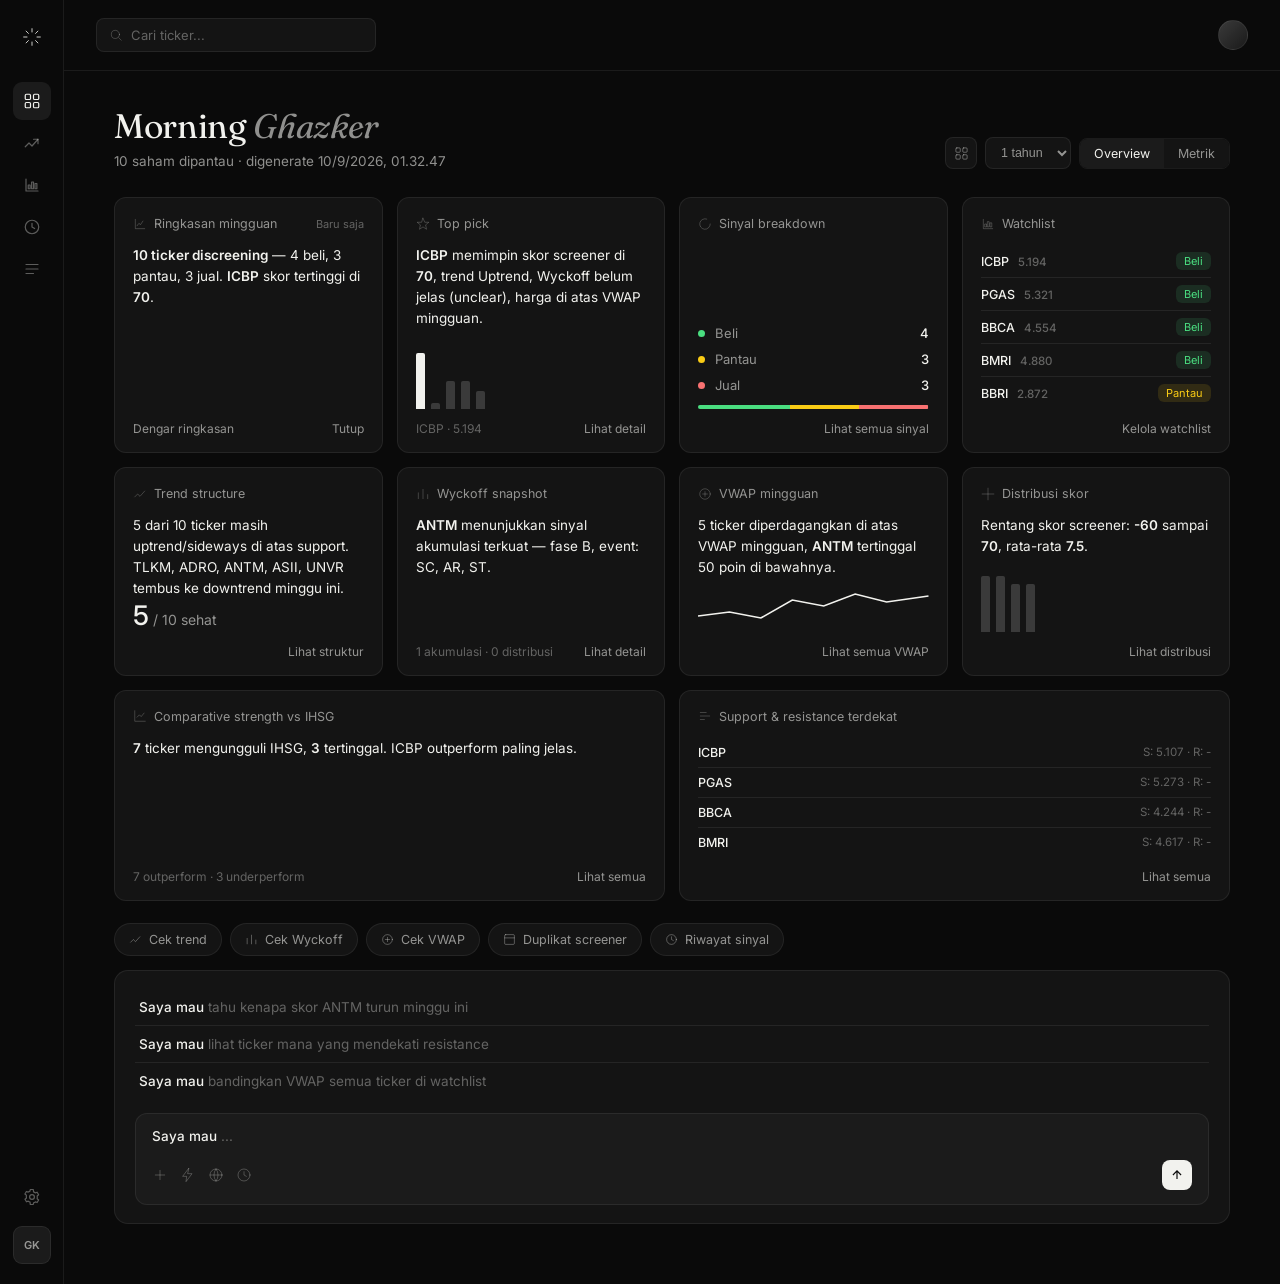
==== GLABS Ghazaems/GLABS-ready/web/index.html @ 099d5412 "Add files via upload" ====
<!DOCTYPE html>
<html lang="id">
<head>
<meta charset="UTF-8" />
<title>Morning Ghazker — Stock Screener</title>
<link rel="preconnect" href="https://fonts.googleapis.com">
<link href="https://fonts.googleapis.com/css2?family=Fraunces:ital,wght@0,400;0,500;1,400&family=Inter:wght@400;500;600&display=swap" rel="stylesheet">
<style>
:root {
  --bg-page: #0a0a0a;
  --bg-card: #141414;
  --bg-card-2: #1b1b1b;
  --bg-hover: #202020;
  --border: rgba(255,255,255,0.07);
  --text-primary: #f2f2ee;
  --text-secondary: rgba(242,242,238,0.58);
  --text-muted: rgba(242,242,238,0.36);
  --success: #4ade80;
  --success-bg: rgba(74,222,128,0.12);
  --danger: #f87171;
  --danger-bg: rgba(248,113,113,0.12);
  --warning: #facc15;
  --warning-bg: rgba(250,204,21,0.12);
}
* { box-sizing: border-box; }
body {
  margin: 0;
  background: var(--bg-page);
  color: var(--text-primary);
  font-family: 'Inter', -apple-system, sans-serif;
  font-size: 14px;
}
.shell { display: flex; min-height: 100vh; }

/* ---------- sidebar ---------- */
.sidebar {
  width: 64px;
  flex-shrink: 0;
  border-right: 1px solid var(--border);
  display: flex;
  flex-direction: column;
  align-items: center;
  padding: 20px 0;
}
.sidebar .mark {
  width: 34px; height: 34px;
  display: flex; align-items: center; justify-content: center;
  margin-bottom: 28px;
}
.sidebar .mark svg { width: 20px; height: 20px; stroke: var(--text-primary); }
.sidebar nav { display: flex; flex-direction: column; gap: 4px; flex: 1; }
.sidebar .icon-btn {
  width: 38px; height: 38px;
  display: flex; align-items: center; justify-content: center;
  border-radius: 9px;
  color: var(--text-muted);
  cursor: pointer;
  position: relative;
}
.sidebar .icon-btn svg { width: 18px; height: 18px; stroke: currentColor; fill: none; stroke-width: 1.6; }
.sidebar .icon-btn:hover { background: var(--bg-card-2); color: var(--text-secondary); }
.sidebar .icon-btn.active { background: var(--bg-card-2); color: var(--text-primary); }
.sidebar .icon-btn .tip {
  position: absolute; left: 48px; top: 50%; transform: translateY(-50%);
  background: #232323; color: var(--text-primary);
  font-size: 12px; padding: 5px 9px; border-radius: 6px;
  white-space: nowrap; opacity: 0; pointer-events: none;
  transition: opacity .12s ease;
  border: 1px solid var(--border);
  z-index: 5;
}
.sidebar .icon-btn:hover .tip { opacity: 1; }
.sidebar .foot { display: flex; flex-direction: column; align-items: center; gap: 10px; }
.sidebar .workspace {
  width: 38px; height: 38px; border-radius: 9px;
  background: var(--bg-card-2); border: 1px solid var(--border);
  display: flex; align-items: center; justify-content: center;
  font-size: 11px; color: var(--text-secondary); font-weight: 600;
}

/* ---------- main ---------- */
.main { flex: 1; min-width: 0; }
.topbar {
  display: flex; align-items: center; justify-content: space-between;
  padding: 18px 32px;
  border-bottom: 1px solid var(--border);
}
.search {
  display: flex; align-items: center; gap: 8px;
  color: var(--text-muted); font-size: 13px;
  background: var(--bg-card); border: 1px solid var(--border);
  border-radius: 8px; padding: 8px 12px; width: 280px;
}
.search svg { width: 14px; height: 14px; stroke: currentColor; fill: none; }
.avatar {
  width: 30px; height: 30px; border-radius: 50%;
  background: linear-gradient(135deg, #3a3a3a, #1a1a1a);
  border: 1px solid var(--border);
}

.content { max-width: 1180px; margin: 0 auto; padding: 34px 32px 60px; }

.greet-row {
  display: flex; align-items: flex-end; justify-content: space-between;
  margin-bottom: 28px; flex-wrap: wrap; gap: 16px;
}
.greet h1 {
  font-family: 'Fraunces', serif;
  font-weight: 400;
  font-size: 34px;
  margin: 0;
  letter-spacing: -0.01em;
}
.greet h1 em { font-style: italic; color: var(--text-secondary); font-weight: 400; }
.greet p { margin: 6px 0 0; color: var(--text-secondary); font-size: 13.5px; }

.controls { display: flex; align-items: center; gap: 8px; }
.controls select, .controls .seg {
  background: var(--bg-card); border: 1px solid var(--border);
  color: var(--text-secondary); font-size: 12.5px;
  border-radius: 8px; padding: 7px 11px;
}
.seg-group { display: flex; border: 1px solid var(--border); border-radius: 8px; overflow: hidden; }
.seg-group button {
  background: var(--bg-card); border: none; color: var(--text-secondary);
  font-size: 12.5px; padding: 7px 14px; cursor: pointer; font-family: inherit;
}
.seg-group button.active { background: var(--bg-card-2); color: var(--text-primary); }
.icon-square {
  width: 32px; height: 32px; border-radius: 8px;
  border: 1px solid var(--border); background: var(--bg-card);
  display: flex; align-items: center; justify-content: center;
}
.icon-square svg { width: 15px; height: 15px; stroke: var(--text-secondary); fill: none; }

/* ---------- grid ---------- */
.grid {
  display: grid;
  grid-template-columns: repeat(4, 1fr);
  gap: 14px;
  margin-bottom: 14px;
}
.card {
  background: var(--bg-card);
  border: 1px solid var(--border);
  border-radius: 12px;
  padding: 18px 18px 16px;
  display: flex; flex-direction: column;
  min-height: 190px;
}
.card-head {
  display: flex; align-items: center; justify-content: space-between;
  margin-bottom: 14px;
}
.card-head .label {
  display: flex; align-items: center; gap: 7px;
  font-size: 12.5px; color: var(--text-secondary);
}
.card-head .label svg { width: 14px; height: 14px; stroke: var(--text-muted); fill: none; }
.card-head .stamp { font-size: 11px; color: var(--text-muted); }
.card-body { flex: 1; }
.card-body p { margin: 0; font-size: 13.5px; color: var(--text-primary); line-height: 1.55; }
.card-body p b { font-weight: 600; }
.card-foot {
  margin-top: 12px; font-size: 12px; color: var(--text-muted);
  display: flex; align-items: center; justify-content: space-between;
}
.card-foot .link { color: var(--text-secondary); cursor: pointer; }
.card-foot .link:hover { color: var(--text-primary); }

.big-stat { font-size: 27px; font-weight: 500; margin-top: auto; }
.big-stat .unit { font-size: 14px; color: var(--text-secondary); font-weight: 400; margin-left: 4px; }

/* weekly summary card wider */
.card.wide { grid-column: span 1; }

/* score bars */
.bars { display: flex; align-items: flex-end; gap: 6px; height: 56px; margin-top: auto; }
.bars .bar { width: 9px; border-radius: 2px 2px 0 0; background: #3a3a3a; }
.bars .bar.hi { background: var(--text-primary); }

/* signal breakdown */
.sig-rows { display: flex; flex-direction: column; gap: 10px; margin-top: auto; }
.sig-row { display: flex; align-items: center; gap: 10px; }
.sig-row .dot { width: 7px; height: 7px; border-radius: 50%; flex-shrink: 0; }
.sig-row .dot.beli { background: var(--success); }
.sig-row .dot.jual { background: var(--danger); }
.sig-row .dot.pantau { background: var(--warning); }
.sig-row .name { flex: 1; font-size: 13px; color: var(--text-secondary); }
.sig-row .n { font-size: 13px; font-weight: 500; }
.sig-track { height: 4px; background: var(--bg-card-2); border-radius: 2px; margin-top: 12px; overflow: hidden; display: flex; }
.sig-track span { height: 100%; }

/* watchlist mini table */
.wl-row {
  display: flex; align-items: center; justify-content: space-between;
  padding: 7px 0; border-top: 1px solid var(--border);
  font-size: 12.5px;
}
.wl-row:first-child { border-top: none; }
.wl-row .t { font-weight: 500; }
.wl-row .s { color: var(--text-muted); font-size: 11.5px; margin-left: 6px; }
.badge { font-size: 11px; padding: 2px 8px; border-radius: 6px; }
.badge.beli { background: var(--success-bg); color: var(--success); }
.badge.jual { background: var(--danger-bg); color: var(--danger); }
.badge.pantau { background: var(--warning-bg); color: var(--warning); }

/* trend line svg */
.trendline { margin-top: auto; }
.trendline svg { width: 100%; height: 46px; display: block; }

/* pills */
.pills { display: flex; gap: 8px; flex-wrap: wrap; margin: 22px 0 14px; }
.pill {
  display: flex; align-items: center; gap: 7px;
  background: var(--bg-card); border: 1px solid var(--border);
  border-radius: 999px; padding: 8px 14px; font-size: 12.5px; color: var(--text-secondary);
  cursor: pointer;
}
.pill svg { width: 13px; height: 13px; stroke: currentColor; fill: none; }
.pill:hover { background: var(--bg-card-2); color: var(--text-primary); }

/* prompt panel */
.prompt-panel {
  background: var(--bg-card); border: 1px solid var(--border);
  border-radius: 14px; padding: 18px 20px;
}
.suggestion { padding: 10px 4px; font-size: 13.5px; color: var(--text-muted); border-top: 1px solid var(--border); cursor: pointer; }
.suggestion:first-child { border-top: none; }
.suggestion b { color: var(--text-primary); font-weight: 500; }
.suggestion:hover { color: var(--text-secondary); }
.suggestion:hover b { color: var(--text-primary); }

.input-row {
  margin-top: 14px; background: var(--bg-card-2); border: 1px solid var(--border);
  border-radius: 12px; padding: 14px 16px;
}
.input-row .ph { color: var(--text-muted); font-size: 13.5px; }
.input-row .ph b { color: var(--text-primary); font-weight: 500; }
.input-tools {
  display: flex; align-items: center; justify-content: space-between; margin-top: 16px;
}
.input-tools .left { display: flex; gap: 12px; color: var(--text-muted); }
.input-tools svg { width: 16px; height: 16px; stroke: currentColor; fill: none; }
.send-btn {
  width: 30px; height: 30px; border-radius: 8px; background: var(--text-primary);
  display: flex; align-items: center; justify-content: center;
}
.send-btn svg { width: 14px; height: 14px; stroke: var(--bg-page); fill: none; stroke-width: 2; }

@media (max-width: 900px) {
  .grid { grid-template-columns: repeat(2, 1fr); }
}
</style>
</head>
<body>
<div class="shell">

  <!-- ================= SIDEBAR ================= -->
  <aside class="sidebar">
    <div class="mark">
      <svg viewBox="0 0 24 24"><path d="M12 2v4M12 18v4M4.9 4.9l2.8 2.8M16.3 16.3l2.8 2.8M2 12h4M18 12h4M4.9 19.1l2.8-2.8M16.3 7.7l2.8-2.8" stroke-linecap="round"/></svg>
    </div>
    <nav>
      <div class="icon-btn active">
        <svg viewBox="0 0 24 24" stroke-linecap="round" stroke-linejoin="round"><rect x="3" y="3" width="7" height="7" rx="1.5"/><rect x="14" y="3" width="7" height="7" rx="1.5"/><rect x="3" y="14" width="7" height="7" rx="1.5"/><rect x="14" y="14" width="7" height="7" rx="1.5"/></svg>
        <span class="tip">Overview</span>
      </div>
      <div class="icon-btn">
        <svg viewBox="0 0 24 24" stroke-linecap="round" stroke-linejoin="round"><path d="M3 17l5-5 4 4 8-9"/><path d="M14 7h6v6"/></svg>
        <span class="tip">Screener</span>
      </div>
      <div class="icon-btn">
        <svg viewBox="0 0 24 24" stroke-linecap="round" stroke-linejoin="round"><path d="M4 4v16h16"/><rect x="7" y="12" width="2.5" height="5"/><rect x="11.5" y="8" width="2.5" height="9"/><rect x="16" y="10" width="2.5" height="7"/></svg>
        <span class="tip">Watchlist</span>
      </div>
      <div class="icon-btn">
        <svg viewBox="0 0 24 24" stroke-linecap="round" stroke-linejoin="round"><circle cx="12" cy="12" r="9"/><path d="M12 7v5l3.5 2"/></svg>
        <span class="tip">Riwayat sinyal</span>
      </div>
      <div class="icon-btn">
        <svg viewBox="0 0 24 24" stroke-linecap="round" stroke-linejoin="round"><path d="M4 6h16M4 12h16M4 18h10"/></svg>
        <span class="tip">Laporan</span>
      </div>
    </nav>
    <div class="foot">
      <div class="icon-btn">
        <svg viewBox="0 0 24 24" stroke-linecap="round" stroke-linejoin="round"><circle cx="12" cy="12" r="3.2"/><path d="M19 12a7 7 0 00-.14-1.4l2-1.55-2-3.46-2.36.95a7 7 0 00-2.4-1.4L13.7 2h-4l-.4 2.14a7 7 0 00-2.4 1.4l-2.36-.95-2 3.46 2 1.55A7 7 0 004.5 12c0 .48.05.94.14 1.4l-2 1.55 2 3.46 2.36-.95c.7.62 1.52 1.1 2.4 1.4L9.7 22h4l.4-2.14a7 7 0 002.4-1.4l2.36.95 2-3.46-2-1.55c.09-.46.14-.92.14-1.4z"/></svg>
        <span class="tip">Pengaturan</span>
      </div>
      <div class="workspace">GK</div>
    </div>
  </aside>

  <!-- ================= MAIN ================= -->
  <div class="main">
    <div class="topbar">
      <div class="search">
        <svg viewBox="0 0 24 24" stroke-linecap="round" stroke-linejoin="round"><circle cx="11" cy="11" r="7"/><path d="M21 21l-4.3-4.3"/></svg>
        Cari ticker...
      </div>
      <div class="avatar"></div>
    </div>

    <div class="content">

      <div class="greet-row">
        <div class="greet">
          <h1>Morning <em>Ghazker</em></h1>
          <p id="greet-sub">Memuat data screener...</p>
        </div>
        <div class="controls">
          <div class="icon-square">
            <svg viewBox="0 0 24 24" stroke-linecap="round" stroke-linejoin="round"><rect x="3" y="3" width="7" height="7" rx="1.5"/><rect x="14" y="3" width="7" height="7" rx="1.5"/><rect x="3" y="14" width="7" height="7" rx="1.5"/><rect x="14" y="14" width="7" height="7" rx="1.5"/></svg>
          </div>
          <select><option>1 tahun</option></select>
          <div class="seg-group">
            <button class="active">Overview</button>
            <button>Metrik</button>
          </div>
        </div>
      </div>

      <!-- ROW 1 -->
      <div class="grid">
        <div class="card">
          <div class="card-head">
            <div class="label">
              <svg viewBox="0 0 24 24" stroke-linecap="round" stroke-linejoin="round"><path d="M4 4v16h16"/><path d="M7 15l3-4 3 2 4-6"/></svg>
              Ringkasan mingguan
            </div>
            <div class="stamp" id="summary-stamp">Baru saja</div>
          </div>
          <div class="card-body">
            <p id="summary-text">Memuat...</p>
          </div>
          <div class="card-foot"><span class="link">Dengar ringkasan</span><span class="link">Tutup</span></div>
        </div>

        <div class="card">
          <div class="card-head">
            <div class="label">
              <svg viewBox="0 0 24 24" stroke-linecap="round" stroke-linejoin="round"><path d="M12 2l3 7h7l-5.5 4.5L18 21l-6-4-6 4 1.5-7.5L2 9h7z"/></svg>
              Top pick
            </div>
          </div>
          <div class="card-body">
            <p id="toppick-text">Memuat...</p>
          </div>
          <div class="bars" id="toppick-bars"></div>
          <div class="card-foot"><span id="toppick-footer-left"></span><span class="link">Lihat detail</span></div>
        </div>

        <div class="card">
          <div class="card-head">
            <div class="label">
              <svg viewBox="0 0 24 24" stroke-linecap="round" stroke-linejoin="round"><path d="M21 12a9 9 0 11-6-8.5"/></svg>
              Sinyal breakdown
            </div>
          </div>
          <div class="sig-rows">
            <div class="sig-row"><span class="dot beli"></span><span class="name">Beli</span><span class="n" id="count-beli">0</span></div>
            <div class="sig-row"><span class="dot pantau"></span><span class="name">Pantau</span><span class="n" id="count-pantau">0</span></div>
            <div class="sig-row"><span class="dot jual"></span><span class="name">Jual</span><span class="n" id="count-jual">0</span></div>
          </div>
          <div class="sig-track" id="sig-track"></div>
          <div class="card-foot" style="margin-top:12px"><span></span><span class="link">Lihat semua sinyal</span></div>
        </div>

        <div class="card">
          <div class="card-head">
            <div class="label">
              <svg viewBox="0 0 24 24" stroke-linecap="round" stroke-linejoin="round"><path d="M4 4v16h16"/><rect x="7" y="12" width="2.5" height="5"/><rect x="11.5" y="8" width="2.5" height="9"/><rect x="16" y="10" width="2.5" height="7"/></svg>
              Watchlist
            </div>
          </div>
          <div class="card-body" id="watchlist-rows">
            <div class="wl-row"><span class="t">Memuat...</span></div>
          </div>
          <div class="card-foot"><span></span><span class="link">Kelola watchlist</span></div>
        </div>
      </div>

      <!-- ROW 2 -->
      <div class="grid">
        <div class="card">
          <div class="card-head">
            <div class="label">
              <svg viewBox="0 0 24 24" stroke-linecap="round" stroke-linejoin="round"><path d="M3 17l5-5 4 4 8-9"/></svg>
              Trend structure
            </div>
          </div>
          <div class="card-body">
            <p id="trend-text">Memuat...</p>
          </div>
          <div class="big-stat" id="trend-stat">-</div>
          <div class="card-foot"><span></span><span class="link">Lihat struktur</span></div>
        </div>

        <div class="card">
          <div class="card-head">
            <div class="label">
              <svg viewBox="0 0 24 24" stroke-linecap="round" stroke-linejoin="round"><path d="M4 20V10M12 20V4M20 20v-7"/></svg>
              Wyckoff snapshot
            </div>
          </div>
          <div class="card-body">
            <p id="wyckoff-text">Memuat...</p>
          </div>
          <div class="card-foot"><span id="wyckoff-footer"></span><span class="link">Lihat detail</span></div>
        </div>

        <div class="card">
          <div class="card-head">
            <div class="label">
              <svg viewBox="0 0 24 24" stroke-linecap="round" stroke-linejoin="round"><circle cx="12" cy="12" r="9"/><path d="M8 12h8M12 8v8"/></svg>
              VWAP mingguan
            </div>
          </div>
          <div class="card-body">
            <p id="vwap-text">Memuat...</p>
          </div>
          <div class="trendline">
            <svg viewBox="0 0 220 46" preserveAspectRatio="none">
              <polyline points="0,30 30,26 60,32 90,14 120,20 150,8 180,16 220,10" fill="none" stroke="var(--text-primary)" stroke-width="1.6"/>
            </svg>
          </div>
          <div class="card-foot"><span></span><span class="link">Lihat semua VWAP</span></div>
        </div>

        <div class="card">
          <div class="card-head">
            <div class="label">
              <svg viewBox="0 0 24 24" stroke-linecap="round" stroke-linejoin="round"><path d="M12 2v20M2 12h20"/></svg>
              Distribusi skor
            </div>
          </div>
          <div class="card-body">
            <p id="scoredist-text">Memuat...</p>
          </div>
          <div class="bars" id="scoredist-bars"></div>
          <div class="card-foot"><span></span><span class="link">Lihat distribusi</span></div>
        </div>
      </div>

      <!-- ROW 3 -->
      <div class="grid" style="grid-template-columns: repeat(2, 1fr);">
        <div class="card">
          <div class="card-head">
            <div class="label">
              <svg viewBox="0 0 24 24" stroke-linecap="round" stroke-linejoin="round"><path d="M3 3v18h18"/><path d="M7 14l4-4 3 3 5-6"/></svg>
              Comparative strength vs IHSG
            </div>
          </div>
          <div class="card-body">
            <p id="cs-text">Memuat...</p>
          </div>
          <div class="card-foot"><span id="cs-footer"></span><span class="link">Lihat semua</span></div>
        </div>

        <div class="card">
          <div class="card-head">
            <div class="label">
              <svg viewBox="0 0 24 24" stroke-linecap="round" stroke-linejoin="round"><path d="M4 12h16M4 6h10M4 18h7"/></svg>
              Support &amp; resistance terdekat
            </div>
          </div>
          <div class="card-body" id="sr-rows">
            <div class="wl-row"><span class="t">Memuat...</span></div>
          </div>
          <div class="card-foot"><span></span><span class="link">Lihat semua</span></div>
        </div>
      </div>

      <!-- PILLS -->
      <div class="pills">
        <div class="pill"><svg viewBox="0 0 24 24" stroke-linecap="round" stroke-linejoin="round"><path d="M3 17l5-5 4 4 8-9"/></svg>Cek trend</div>
        <div class="pill"><svg viewBox="0 0 24 24" stroke-linecap="round" stroke-linejoin="round"><path d="M4 20V10M12 20V4M20 20v-7"/></svg>Cek Wyckoff</div>
        <div class="pill"><svg viewBox="0 0 24 24" stroke-linecap="round" stroke-linejoin="round"><circle cx="12" cy="12" r="9"/><path d="M8 12h8M12 8v8"/></svg>Cek VWAP</div>
        <div class="pill"><svg viewBox="0 0 24 24" stroke-linecap="round" stroke-linejoin="round"><rect x="3" y="3" width="18" height="18" rx="2"/><path d="M3 9h18"/></svg>Duplikat screener</div>
        <div class="pill"><svg viewBox="0 0 24 24" stroke-linecap="round" stroke-linejoin="round"><circle cx="12" cy="12" r="9"/><path d="M12 7v5l3.5 2"/></svg>Riwayat sinyal</div>
      </div>

      <!-- PROMPT PANEL -->
      <div class="prompt-panel">
        <div class="suggestion"><b>Saya mau</b> tahu kenapa skor ANTM turun minggu ini</div>
        <div class="suggestion"><b>Saya mau</b> lihat ticker mana yang mendekati resistance</div>
        <div class="suggestion"><b>Saya mau</b> bandingkan VWAP semua ticker di watchlist</div>

        <div class="input-row">
          <div class="ph"><b>Saya mau</b> ...</div>
          <div class="input-tools">
            <div class="left">
              <svg viewBox="0 0 24 24" stroke-linecap="round" stroke-linejoin="round"><path d="M12 5v14M5 12h14"/></svg>
              <svg viewBox="0 0 24 24" stroke-linecap="round" stroke-linejoin="round"><path d="M13 2L4 14h6l-1 8 9-12h-6z"/></svg>
              <svg viewBox="0 0 24 24" stroke-linecap="round" stroke-linejoin="round"><circle cx="12" cy="12" r="9"/><path d="M3 12h18M12 3a14 14 0 010 18M12 3a14 14 0 000 18"/></svg>
              <svg viewBox="0 0 24 24" stroke-linecap="round" stroke-linejoin="round"><circle cx="12" cy="12" r="9"/><path d="M12 7v5l3.5 2"/></svg>
            </div>
            <div class="send-btn">
              <svg viewBox="0 0 24 24"><path d="M12 19V5M5 12l7-7 7 7"/></svg>
            </div>
          </div>
        </div>
      </div>

    </div>
  </div>
</div>

<script>
const PHASE_LABEL = { A: "Fase A", B: "Fase B", C: "Fase C", D: "Fase D", E: "Fase E" };
const TREND_LABEL = { uptrend: "Uptrend", downtrend: "Downtrend", sideways: "Sideways", insufficient_data: "Data kurang" };

function fmtNum(n) {
  if (n === null || n === undefined) return "-";
  return Number(n).toLocaleString("id-ID", { maximumFractionDigits: 0 });
}

function phaseLetter(phaseStr) {
  if (!phaseStr) return "";
  return phaseStr.split(" ")[0];
}

async function loadDashboard() {
  let data;
  try {
    const res = await fetch("dashboard_data.json");
    data = await res.json();
  } catch (e) {
    document.getElementById("greet-sub").textContent = "Gagal memuat data. Jalankan main.py dulu untuk generate dashboard_data.json.";
    return;
  }

  const wl = data.watchlist || [];
  const s = data.summary || {};

  // Greeting
  document.getElementById("greet-sub").textContent =
    `${wl.length} saham dipantau · digenerate ${new Date(data.generated_at).toLocaleString("id-ID")}`;

  // Ringkasan mingguan
  const sc = s.signal_counts || {};
  const topName = s.top_pick ? s.top_pick.ticker : "-";
  const topScore = s.top_pick ? s.top_pick.score : "-";
  document.getElementById("summary-text").innerHTML =
    `<b>${wl.length} ticker discreening</b> — ${sc.beli||0} beli, ${sc.pantau||0} pantau, ${sc.jual||0} jual. ` +
    `<b>${topName}</b> skor tertinggi di <b>${topScore}</b>.`;

  // Top pick
  if (s.top_pick) {
    const tp = s.top_pick;
    const wyBias = tp.wyckoff?.bias === "accumulation" ? "akumulasi" : tp.wyckoff?.bias === "distribution" ? "distribusi" : "belum jelas";
    document.getElementById("toppick-text").innerHTML =
      `<b>${tp.ticker}</b> memimpin skor screener di <b>${tp.score}</b>, trend ${TREND_LABEL[tp.trend]||tp.trend}, ` +
      `Wyckoff ${wyBias} (${phaseLetter(tp.wyckoff?.phase)}), harga ${tp.vwap?.position === "above" ? "di atas" : "di bawah"} VWAP mingguan.`;
    document.getElementById("toppick-footer-left").textContent = `${tp.ticker} · ${fmtNum(tp.last_close)}`;

    const barsEl = document.getElementById("toppick-bars");
    const bd = tp.score_breakdown || {};
    const vals = Object.values(bd).map(v => Math.abs(v));
    const maxVal = Math.max(...vals, 1);
    barsEl.innerHTML = Object.entries(bd).map(([k, v]) => {
      const h = Math.max(10, Math.round(Math.abs(v) / maxVal * 100));
      const cls = Math.abs(v) === maxVal ? "bar hi" : "bar";
      return `<div class="${cls}" style="height:${h}%" title="${k}: ${v}"></div>`;
    }).join("");
  }

  // Sinyal breakdown
  document.getElementById("count-beli").textContent = sc.beli || 0;
  document.getElementById("count-pantau").textContent = sc.pantau || 0;
  document.getElementById("count-jual").textContent = sc.jual || 0;
  const total = (sc.beli||0)+(sc.pantau||0)+(sc.jual||0) || 1;
  document.getElementById("sig-track").innerHTML = `
    <span style="width:${(sc.beli||0)/total*100}%; background:var(--success)"></span>
    <span style="width:${(sc.pantau||0)/total*100}%; background:var(--warning)"></span>
    <span style="width:${(sc.jual||0)/total*100}%; background:var(--danger)"></span>`;

  // Watchlist (top 5 by score)
  const wlRows = document.getElementById("watchlist-rows");
  wlRows.innerHTML = wl.slice(0, 5).map(r => `
    <div class="wl-row">
      <span class="t">${r.ticker} <span class="s">${fmtNum(r.last_close)}</span></span>
      <span class="badge ${r.signal}">${r.signal.charAt(0).toUpperCase()+r.signal.slice(1)}</span>
    </div>`).join("");

  // Trend structure
  const healthy = wl.filter(r => r.trend === "uptrend" || r.trend === "sideways").length;
  const unhealthy = wl.filter(r => r.trend === "downtrend").map(r => r.ticker);
  document.getElementById("trend-text").innerHTML =
    `${healthy} dari ${wl.length} ticker masih uptrend/sideways di atas support. ` +
    (unhealthy.length ? `${unhealthy.join(", ")} tembus ke downtrend minggu ini.` : "Tidak ada yang downtrend minggu ini.");
  document.getElementById("trend-stat").innerHTML = `${healthy}<span class="unit">/ ${wl.length} sehat</span>`;

  // Wyckoff snapshot
  const accum = wl.filter(r => r.wyckoff?.bias === "accumulation");
  const distrib = wl.filter(r => r.wyckoff?.bias === "distribution");
  const bestAccum = s.strongest_accumulation;
  if (bestAccum) {
    const events = (bestAccum.wyckoff.events||[]).map(e=>e.type).join(", ") || "-";
    document.getElementById("wyckoff-text").innerHTML =
      `<b>${bestAccum.ticker}</b> menunjukkan sinyal akumulasi terkuat — fase ${phaseLetter(bestAccum.wyckoff.phase)}, event: ${events}.`;
  } else {
    document.getElementById("wyckoff-text").textContent = "Belum ada sinyal akumulasi kuat minggu ini.";
  }
  document.getElementById("wyckoff-footer").textContent = `${accum.length} akumulasi · ${distrib.length} distribusi`;

  // VWAP mingguan
  const aboveVwap = wl.filter(r => r.vwap?.position === "above").length;
  const belowList = wl.filter(r => r.vwap?.position === "below");
  const worstBelow = belowList.sort((a,b) => (a.vwap.vwap - a.last_close) - (b.vwap.vwap - b.last_close)).pop();
  document.getElementById("vwap-text").innerHTML =
    `${aboveVwap} ticker diperdagangkan di atas VWAP mingguan` +
    (worstBelow ? `, <b>${worstBelow.ticker}</b> tertinggal ${fmtNum(worstBelow.vwap.vwap - worstBelow.last_close)} poin di bawahnya.` : ".");

  // Distribusi skor
  document.getElementById("scoredist-text").innerHTML =
    `Rentang skor screener: <b>${s.score_min}</b> sampai <b>${s.score_max}</b>, rata-rata <b>${s.score_avg}</b>.`;
  const scores = wl.map(r => r.score).sort((a,b)=>b-a);
  const distMax = Math.max(...scores.map(Math.abs), 1);
  document.getElementById("scoredist-bars").innerHTML = scores.slice(0,4).map(v => {
    const h = Math.max(10, Math.round(Math.abs(v)/distMax*100));
    return `<div class="bar" style="height:${h}%" title="${v}"></div>`;
  }).join("");

  // Comparative strength vs IHSG
  const outperform = wl.filter(r => r.comparative_strength?.relative_strength_trend === "outperforming");
  const underperform = wl.filter(r => r.comparative_strength?.relative_strength_trend === "underperforming");
  document.getElementById("cs-text").innerHTML =
    `<b>${outperform.length}</b> ticker mengungguli IHSG, <b>${underperform.length}</b> tertinggal. ` +
    (outperform[0] ? `${outperform[0].ticker} outperform paling jelas.` : "");
  document.getElementById("cs-footer").textContent = `${outperform.length} outperform · ${underperform.length} underperform`;

  // Support & resistance terdekat
  const srRows = document.getElementById("sr-rows");
  srRows.innerHTML = wl.slice(0, 4).map(r => `
    <div class="wl-row">
      <span class="t">${r.ticker}</span>
      <span class="s">S: ${fmtNum(r.support)} &middot; R: ${fmtNum(r.resistance)}</span>
    </div>`).join("");
}

loadDashboard();
</script>
</body>
</html>
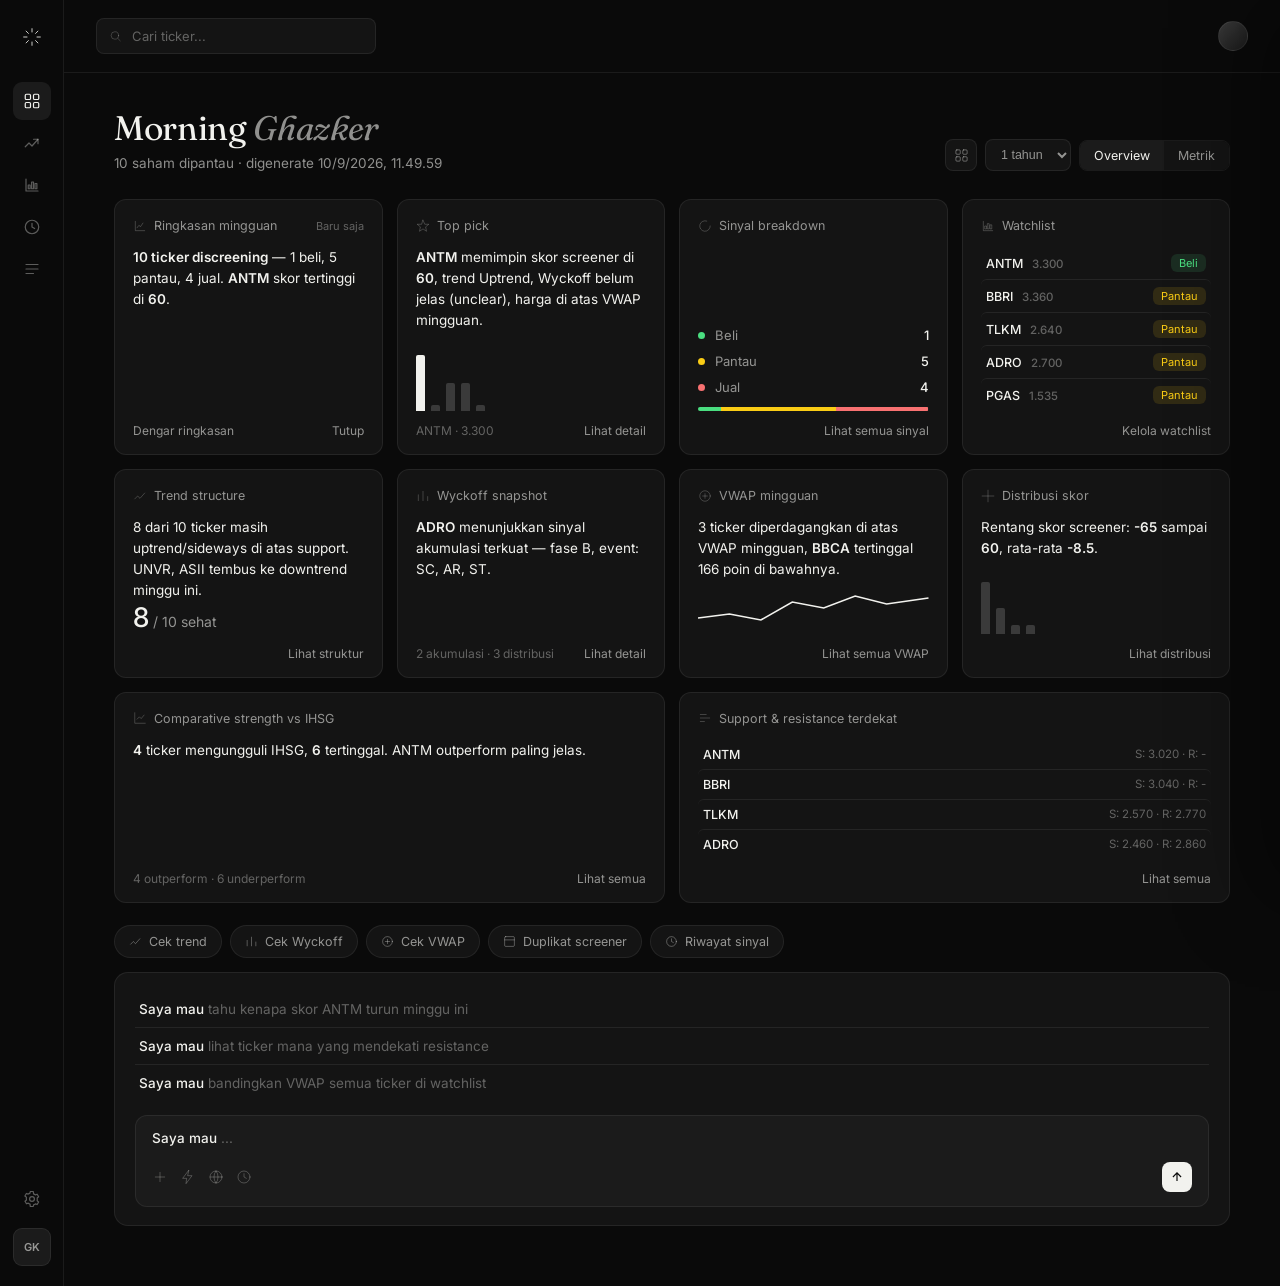
==== commit a2f18467: "feat: add interactive quant analysis cockpit" ====
--- a/GLABS Ghazaems/GLABS-ready/web/index.html
+++ b/GLABS Ghazaems/GLABS-ready/web/index.html
@@ -5,6 +5,7 @@
 <title>Morning Ghazker — Stock Screener</title>
 <link rel="preconnect" href="https://fonts.googleapis.com">
 <link href="https://fonts.googleapis.com/css2?family=Fraunces:ital,wght@0,400;0,500;1,400&family=Inter:wght@400;500;600&display=swap" rel="stylesheet">
+<link rel="stylesheet" href="cockpit.css">
 <style>
 :root {
   --bg-page: #0a0a0a;
@@ -295,10 +296,10 @@
   <!-- ================= MAIN ================= -->
   <div class="main">
     <div class="topbar">
-      <div class="search">
+      <label class="search" for="ticker-search">
         <svg viewBox="0 0 24 24" stroke-linecap="round" stroke-linejoin="round"><circle cx="11" cy="11" r="7"/><path d="M21 21l-4.3-4.3"/></svg>
-        Cari ticker...
-      </div>
+        <input id="ticker-search" type="search" placeholder="Cari ticker..." autocomplete="off" />
+      </label>
       <div class="avatar"></div>
     </div>
 
@@ -531,6 +532,7 @@
     return;
   }
 
+  window.dashboardData = data;
   const wl = data.watchlist || [];
   const s = data.summary || {};
 
@@ -638,9 +640,16 @@
       <span class="t">${r.ticker}</span>
       <span class="s">S: ${fmtNum(r.support)} &middot; R: ${fmtNum(r.resistance)}</span>
     </div>`).join("");
+  window.dispatchEvent(new CustomEvent("dashboard-ready", { detail: data }));
 }
 
 loadDashboard();
 </script>
+<div class="drawer-backdrop" id="drawer-backdrop" aria-hidden="true"></div>
+<section class="analysis-drawer" id="analysis-drawer" aria-hidden="true" aria-label="Detail analisis">
+  <div id="analysis-content"></div>
+</section>
+<div class="toast" id="toast" role="status"></div>
+<script src="cockpit.js"></script>
 </body>
 </html>
--- a/GLABS Ghazaems/GLABS-ready/web/cockpit.css
+++ b/GLABS Ghazaems/GLABS-ready/web/cockpit.css
@@ -0,0 +1,13 @@
+.search input{width:100%;background:transparent;border:0;outline:0;color:var(--text-primary);font:inherit}.search input::placeholder{color:var(--text-muted)}
+.card,.wl-row,.pill,.icon-btn{transition:border-color .18s ease,background .18s ease,transform .18s ease}.card[data-action]{cursor:pointer}.card[data-action]:hover{border-color:rgba(255,255,255,.17);transform:translateY(-2px)}
+.wl-row[data-ticker]{cursor:pointer;border-radius:6px;padding-left:5px;padding-right:5px}.wl-row[data-ticker]:hover{background:var(--bg-hover)}
+.drawer-backdrop{position:fixed;inset:0;background:rgba(0,0,0,.62);backdrop-filter:blur(4px);opacity:0;pointer-events:none;transition:.22s;z-index:30}.drawer-backdrop.open{opacity:1;pointer-events:auto}
+.analysis-drawer{position:fixed;right:0;top:0;height:100vh;width:min(920px,94vw);background:#0d0d0d;border-left:1px solid rgba(255,255,255,.1);z-index:31;transform:translateX(101%);transition:transform .26s ease;overflow:auto;box-shadow:-30px 0 80px rgba(0,0,0,.4)}.analysis-drawer.open{transform:none}
+.drawer-shell{padding:26px}.drawer-top{display:flex;align-items:flex-start;justify-content:space-between;gap:20px;margin-bottom:22px}.drawer-kicker{font-size:11px;text-transform:uppercase;letter-spacing:.13em;color:var(--text-muted);margin-bottom:7px}.drawer-title{font:400 30px/1.1 Fraunces,serif;margin:0}.drawer-sub{color:var(--text-secondary);margin-top:8px}.close-btn{width:36px;height:36px;border-radius:9px;border:1px solid var(--border);background:var(--bg-card);color:var(--text-primary);cursor:pointer;font-size:21px}
+.ticker-strip{display:flex;gap:7px;overflow:auto;padding:0 0 12px;margin-bottom:16px}.ticker-chip{border:1px solid var(--border);background:var(--bg-card);color:var(--text-secondary);border-radius:999px;padding:7px 11px;cursor:pointer;white-space:nowrap}.ticker-chip.active{color:#07140b;background:var(--success);border-color:var(--success)}
+.chart-wrap{background:#111;border:1px solid var(--border);border-radius:14px;padding:14px;overflow:hidden}.chart-toolbar{display:flex;align-items:center;justify-content:space-between;gap:12px;margin-bottom:10px}.chart-legend{display:flex;gap:14px;flex-wrap:wrap;color:var(--text-muted);font-size:11px}.legend-dot{display:inline-block;width:8px;height:8px;border-radius:50%;margin-right:5px}.chart-svg{display:block;width:100%;height:auto;min-height:360px}.chart-note{font-size:12px;color:var(--text-muted);margin-top:8px}
+.mode-tabs{display:flex;gap:6px;margin:18px 0 12px;overflow:auto}.mode-tab{padding:9px 12px;border-radius:8px;border:1px solid var(--border);background:var(--bg-card);color:var(--text-secondary);cursor:pointer;white-space:nowrap}.mode-tab.active{background:var(--text-primary);color:#111}
+.analysis-grid{display:grid;grid-template-columns:1.15fr .85fr;gap:14px;margin-top:14px}.panel{background:var(--bg-card);border:1px solid var(--border);border-radius:12px;padding:16px}.panel h3{font-size:12px;color:var(--text-secondary);font-weight:500;margin:0 0 12px}.metric-row{display:flex;justify-content:space-between;gap:20px;padding:8px 0;border-top:1px solid var(--border)}.metric-row:first-of-type{border:0}.metric-row span{color:var(--text-secondary)}.score-meter{height:8px;background:#242424;border-radius:9px;overflow:hidden;margin:10px 0}.score-meter i{display:block;height:100%;background:linear-gradient(90deg,var(--danger),var(--warning),var(--success))}.decision-box{border-left:3px solid var(--warning);background:rgba(250,204,21,.07);padding:12px 14px;border-radius:8px;line-height:1.55}.event-list{display:flex;flex-direction:column;gap:8px}.event-item{display:grid;grid-template-columns:52px 1fr;gap:10px}.event-code{color:#111;background:var(--warning);font-weight:600;text-align:center;padding:5px;border-radius:6px;height:max-content}.event-desc{color:var(--text-secondary);line-height:1.5}.empty-event{color:var(--text-muted);line-height:1.55}
+.checklist{list-style:none;padding:0;margin:0}.checklist li{padding:8px 0;border-top:1px solid var(--border);display:flex;gap:8px;color:var(--text-secondary)}.checklist li:first-child{border:0}.checklist b{color:var(--text-primary)}
+.toast{position:fixed;left:50%;bottom:24px;transform:translate(-50%,20px);background:#f2f2ee;color:#111;padding:10px 15px;border-radius:9px;opacity:0;pointer-events:none;z-index:50;transition:.2s}.toast.show{opacity:1;transform:translate(-50%,0)}
+@media(max-width:700px){.sidebar{width:50px}.topbar{padding:14px 16px}.content{padding:24px 14px 50px}.grid,.grid[style]{grid-template-columns:1fr!important}.analysis-grid{grid-template-columns:1fr}.drawer-shell{padding:18px}.chart-svg{min-height:260px}.greet h1{font-size:29px}.search{width:min(230px,70vw)}}
